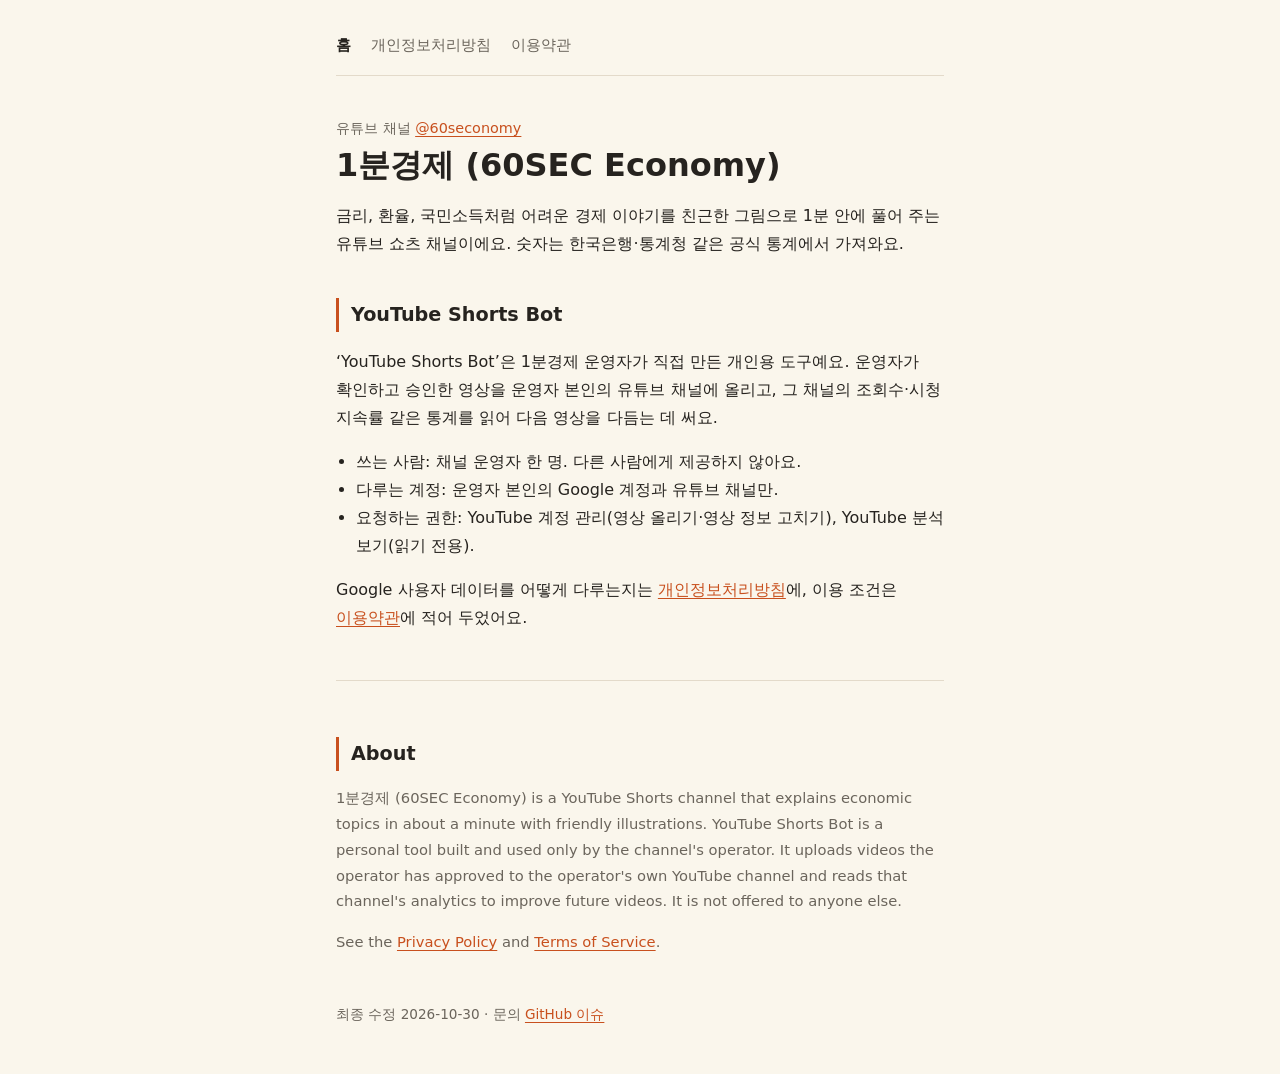
==== index.html @ 0d74b9bf "docs: 1분경제 YouTube Shorts Bot 안내·개인정보처리방침·이용약관 Google 인증 플랫폼에서 OAuth 앱을 프로덕션으로 게시하려면 브랜딩에 홈페이지·개인정보처" ====
<!doctype html>
<html lang="ko">
<head>
<meta charset="utf-8">
<meta name="viewport" content="width=device-width, initial-scale=1">
<title>1분경제 · YouTube Shorts Bot</title>
<meta name="description" content="어려운 경제 이야기를 친근한 그림으로 1분 안에 풀어 주는 유튜브 쇼츠 채널 1분경제(60SEC Economy)와 운영자 개인용 업로드 도구 YouTube Shorts Bot 안내.">
<link rel="stylesheet" href="style.css">
</head>
<body>
<main>
<nav>
  <a href="./" aria-current="page">홈</a>
  <a href="privacy.html">개인정보처리방침</a>
  <a href="terms.html">이용약관</a>
</nav>

<p class="kicker">유튜브 채널 <a href="https://www.youtube.com/@60seconomy">@60seconomy</a></p>
<h1>1분경제 (60SEC Economy)</h1>
<p>금리, 환율, 국민소득처럼 어려운 경제 이야기를 친근한 그림으로 1분 안에 풀어 주는 유튜브 쇼츠 채널이에요. 숫자는 한국은행·통계청 같은 공식 통계에서 가져와요.</p>

<h2>YouTube Shorts Bot</h2>
<p>‘YouTube Shorts Bot’은 1분경제 운영자가 직접 만든 개인용 도구예요. 운영자가 확인하고 승인한 영상을 운영자 본인의 유튜브 채널에 올리고, 그 채널의 조회수·시청 지속률 같은 통계를 읽어 다음 영상을 다듬는 데 써요.</p>
<ul>
  <li>쓰는 사람: 채널 운영자 한 명. 다른 사람에게 제공하지 않아요.</li>
  <li>다루는 계정: 운영자 본인의 Google 계정과 유튜브 채널만.</li>
  <li>요청하는 권한: YouTube 계정 관리(영상 올리기·영상 정보 고치기), YouTube 분석 보기(읽기 전용).</li>
</ul>
<p>Google 사용자 데이터를 어떻게 다루는지는 <a href="privacy.html">개인정보처리방침</a>에, 이용 조건은 <a href="terms.html">이용약관</a>에 적어 두었어요.</p>

<section class="en" lang="en">
  <h2>About</h2>
  <p>1분경제 (60SEC Economy) is a YouTube Shorts channel that explains economic topics in about a minute with friendly illustrations. YouTube Shorts Bot is a personal tool built and used only by the channel's operator. It uploads videos the operator has approved to the operator's own YouTube channel and reads that channel's analytics to improve future videos. It is not offered to anyone else.</p>
  <p>See the <a href="privacy.html">Privacy Policy</a> and <a href="terms.html">Terms of Service</a>.</p>
</section>

<footer>최종 수정 2026-10-30 · 문의 <a href="https://github.com/apoora404/60seconomy/issues">GitHub 이슈</a></footer>
</main>
</body>
</html>
---- style.css ----
:root{--paper:#FAF6EC;--ink:#26231F;--muted:#6B655C;--accent:#C8501E;--rule:#E3DACA}
@media (prefers-color-scheme:dark){:root{--paper:#1D1B18;--ink:#EDE7DA;--muted:#A69F92;--accent:#F08A5D;--rule:#3A3630}}
*{box-sizing:border-box}
html{-webkit-text-size-adjust:100%}
body{margin:0;background:var(--paper);color:var(--ink);font-family:Pretendard,"Apple SD Gothic Neo","Malgun Gothic","Noto Sans KR",system-ui,sans-serif;line-height:1.75;word-break:keep-all}
main{max-width:40rem;margin:0 auto;padding:2rem 1rem 3rem}
nav{display:flex;flex-wrap:wrap;gap:.25rem 1.25rem;padding-bottom:1rem;border-bottom:1px solid var(--rule);font-size:.95rem}
nav a{color:var(--muted);text-decoration:none}
nav a[aria-current]{color:var(--ink);font-weight:700}
a{color:var(--accent);text-underline-offset:.2em}
.kicker{margin:2.5rem 0 0;color:var(--muted);font-size:.9rem}
h1{margin:.25rem 0 1rem;font-size:2rem;line-height:1.3;text-wrap:balance}
h2{margin:2.5rem 0 .5rem;font-size:1.2rem;padding-left:.75rem;border-left:3px solid var(--accent)}
p,li{text-wrap:pretty}
ul{padding-left:1.25rem}
.en{margin-top:3rem;padding-top:1rem;border-top:1px solid var(--rule);color:var(--muted);font-size:.92rem;word-break:normal}
.en h2{color:var(--ink)}
footer{margin-top:3rem;color:var(--muted);font-size:.85rem}
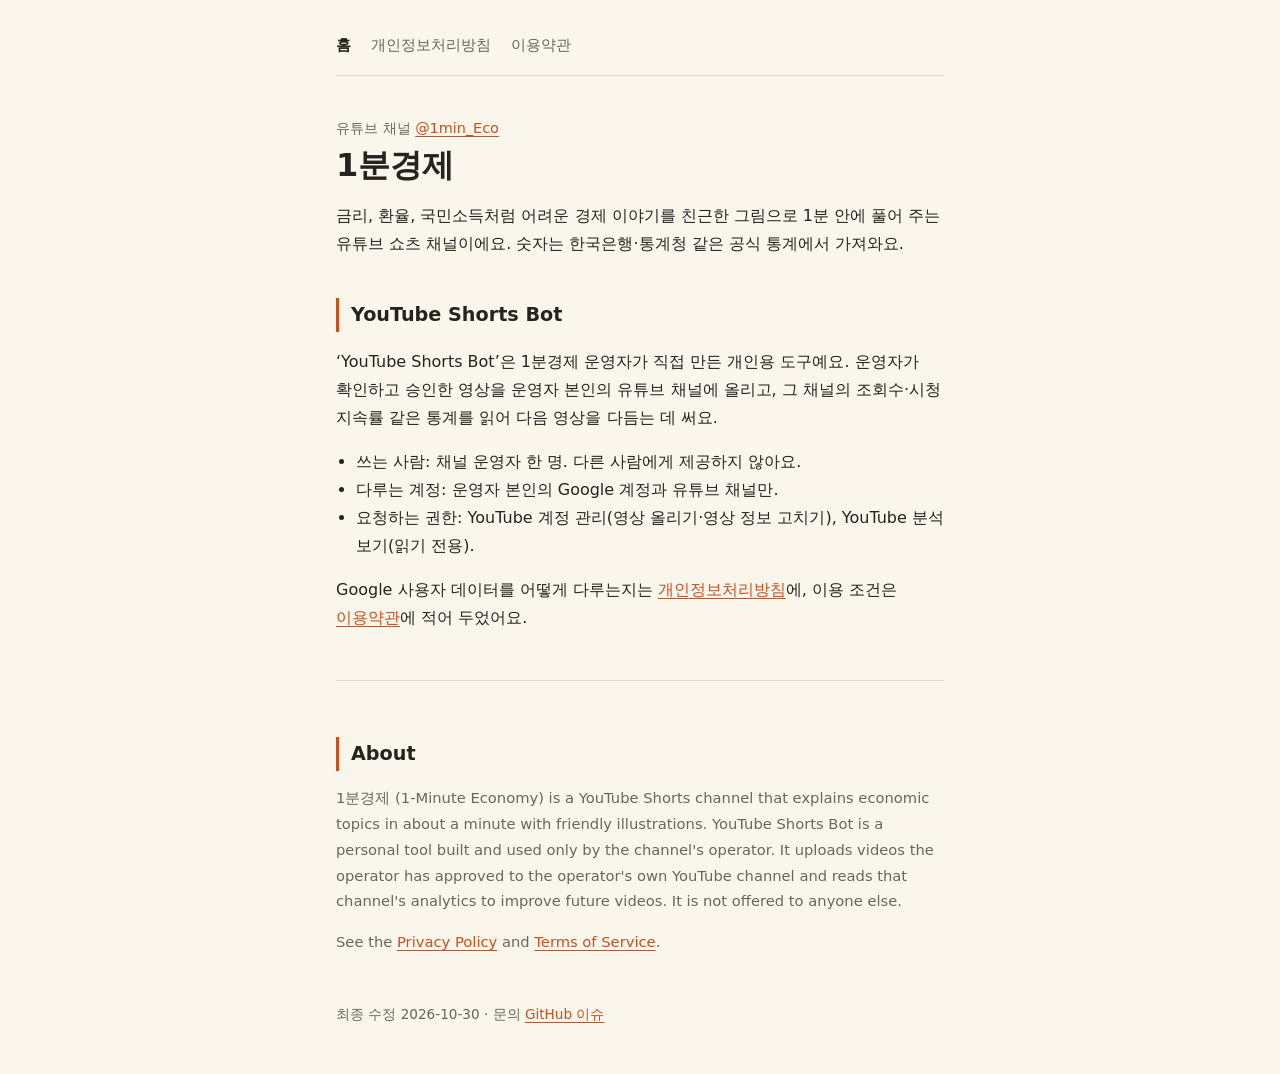
==== commit 75687420: "docs: 채널 핸들 @1min_Eco·이름 1분경제로 (10-27 운영자 변경 반영) Co-Authored-By: Claude Opus 5.5 <noreply@anthropic." ====
--- a/index.html
+++ b/index.html
@@ -4,7 +4,7 @@
 <meta charset="utf-8">
 <meta name="viewport" content="width=device-width, initial-scale=1">
 <title>1분경제 · YouTube Shorts Bot</title>
-<meta name="description" content="어려운 경제 이야기를 친근한 그림으로 1분 안에 풀어 주는 유튜브 쇼츠 채널 1분경제(60SEC Economy)와 운영자 개인용 업로드 도구 YouTube Shorts Bot 안내.">
+<meta name="description" content="어려운 경제 이야기를 친근한 그림으로 1분 안에 풀어 주는 유튜브 쇼츠 채널 1분경제와 운영자 개인용 업로드 도구 YouTube Shorts Bot 안내.">
 <link rel="stylesheet" href="style.css">
 </head>
 <body>
@@ -15,8 +15,8 @@
   <a href="terms.html">이용약관</a>
 </nav>
 
-<p class="kicker">유튜브 채널 <a href="https://www.youtube.com/@60seconomy">@60seconomy</a></p>
-<h1>1분경제 (60SEC Economy)</h1>
+<p class="kicker">유튜브 채널 <a href="https://www.youtube.com/@1min_Eco">@1min_Eco</a></p>
+<h1>1분경제</h1>
 <p>금리, 환율, 국민소득처럼 어려운 경제 이야기를 친근한 그림으로 1분 안에 풀어 주는 유튜브 쇼츠 채널이에요. 숫자는 한국은행·통계청 같은 공식 통계에서 가져와요.</p>
 
 <h2>YouTube Shorts Bot</h2>
@@ -30,7 +30,7 @@
 
 <section class="en" lang="en">
   <h2>About</h2>
-  <p>1분경제 (60SEC Economy) is a YouTube Shorts channel that explains economic topics in about a minute with friendly illustrations. YouTube Shorts Bot is a personal tool built and used only by the channel's operator. It uploads videos the operator has approved to the operator's own YouTube channel and reads that channel's analytics to improve future videos. It is not offered to anyone else.</p>
+  <p>1분경제 (1-Minute Economy) is a YouTube Shorts channel that explains economic topics in about a minute with friendly illustrations. YouTube Shorts Bot is a personal tool built and used only by the channel's operator. It uploads videos the operator has approved to the operator's own YouTube channel and reads that channel's analytics to improve future videos. It is not offered to anyone else.</p>
   <p>See the <a href="privacy.html">Privacy Policy</a> and <a href="terms.html">Terms of Service</a>.</p>
 </section>
 
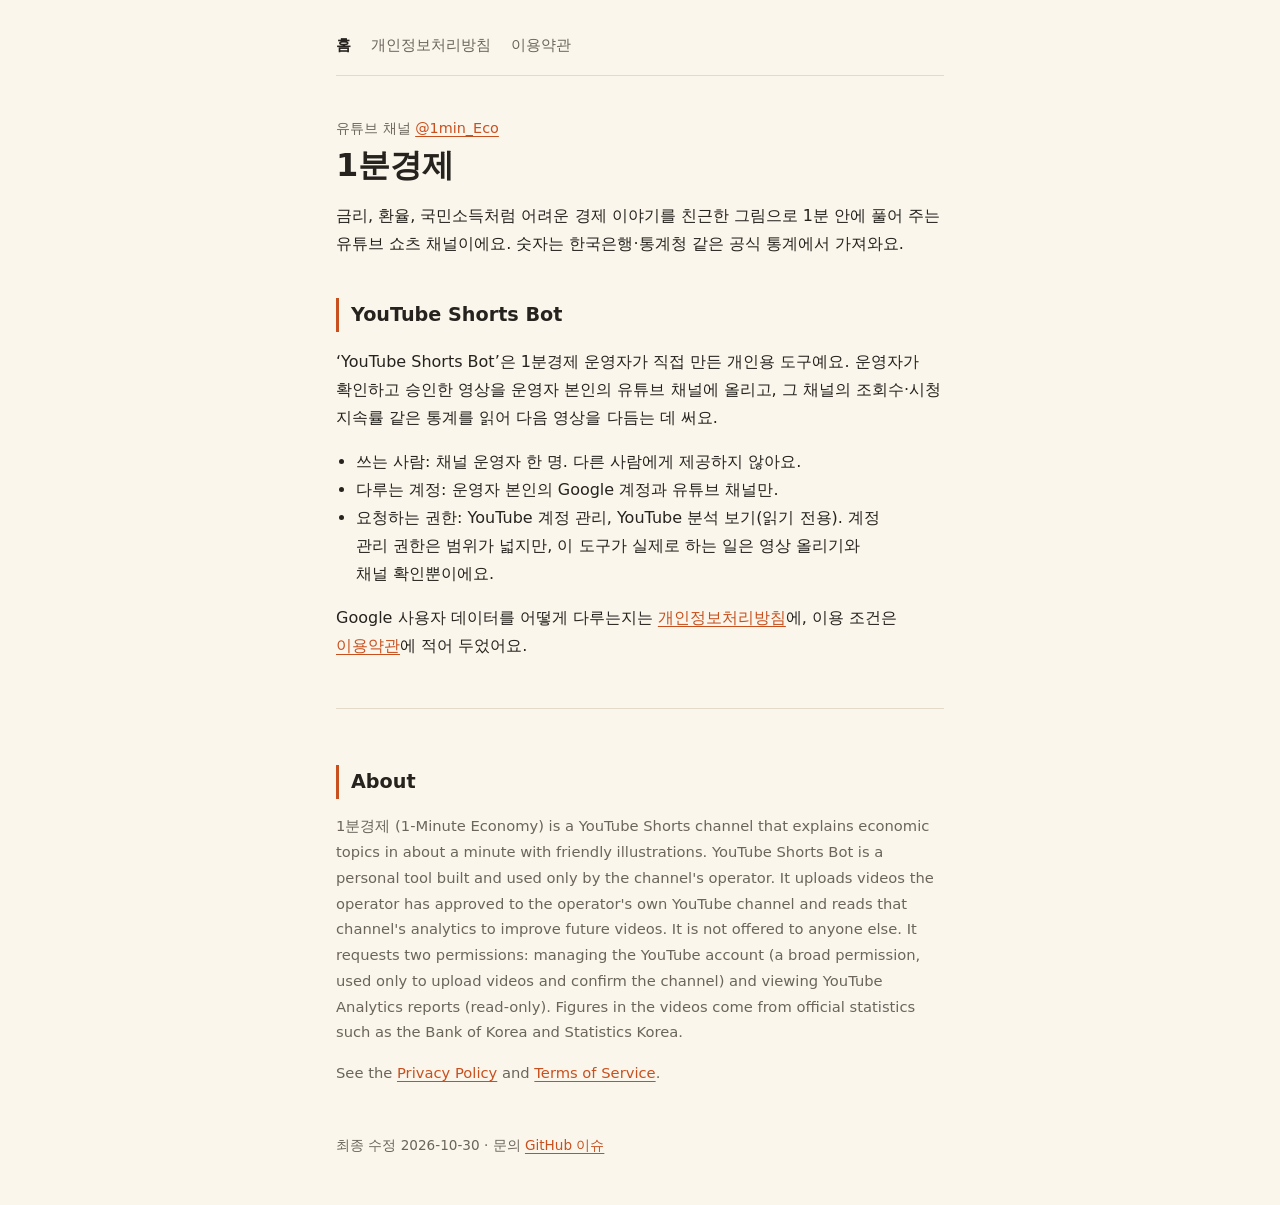
==== commit 31d69c08: "docs: Fable 검수 #93 반영 — 영상 수정 안 함·통계 파일 안 남김·AI 도우미에 집계 수치·토큰 삭제와 권한 해제 구분 Co-Authored-By: Claude Op" ====
--- a/index.html
+++ b/index.html
@@ -24,13 +24,13 @@
 <ul>
   <li>쓰는 사람: 채널 운영자 한 명. 다른 사람에게 제공하지 않아요.</li>
   <li>다루는 계정: 운영자 본인의 Google 계정과 유튜브 채널만.</li>
-  <li>요청하는 권한: YouTube 계정 관리(영상 올리기·영상 정보 고치기), YouTube 분석 보기(읽기 전용).</li>
+  <li>요청하는 권한: YouTube 계정 관리, YouTube 분석 보기(읽기 전용). 계정 관리 권한은 범위가 넓지만, 이 도구가 실제로 하는 일은 영상 올리기와 채널 확인뿐이에요.</li>
 </ul>
 <p>Google 사용자 데이터를 어떻게 다루는지는 <a href="privacy.html">개인정보처리방침</a>에, 이용 조건은 <a href="terms.html">이용약관</a>에 적어 두었어요.</p>
 
 <section class="en" lang="en">
   <h2>About</h2>
-  <p>1분경제 (1-Minute Economy) is a YouTube Shorts channel that explains economic topics in about a minute with friendly illustrations. YouTube Shorts Bot is a personal tool built and used only by the channel's operator. It uploads videos the operator has approved to the operator's own YouTube channel and reads that channel's analytics to improve future videos. It is not offered to anyone else.</p>
+  <p>1분경제 (1-Minute Economy) is a YouTube Shorts channel that explains economic topics in about a minute with friendly illustrations. YouTube Shorts Bot is a personal tool built and used only by the channel's operator. It uploads videos the operator has approved to the operator's own YouTube channel and reads that channel's analytics to improve future videos. It is not offered to anyone else. It requests two permissions: managing the YouTube account (a broad permission, used only to upload videos and confirm the channel) and viewing YouTube Analytics reports (read-only). Figures in the videos come from official statistics such as the Bank of Korea and Statistics Korea.</p>
   <p>See the <a href="privacy.html">Privacy Policy</a> and <a href="terms.html">Terms of Service</a>.</p>
 </section>
 
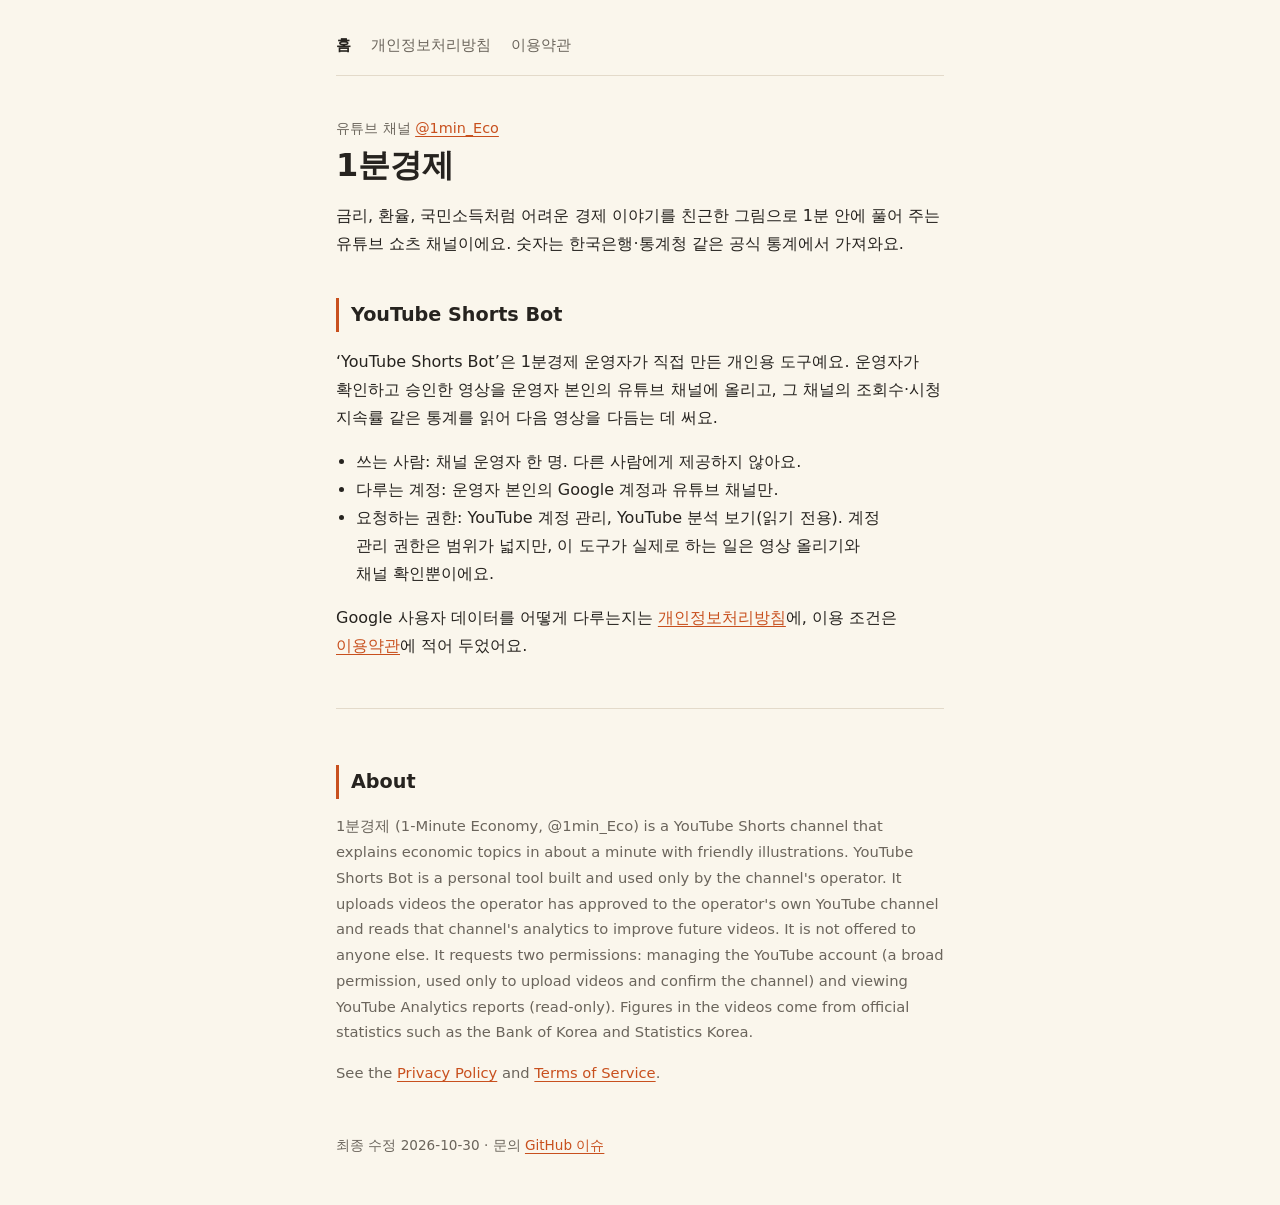
==== commit 63831743: "docs: Fable 검수 #95 반영 — 영어 공유 절 예외 연결·주어 '이 도구는'·도구 점검 목적·영어 채널 표기 통일 Co-Authored-By: Claude Opus 5." ====
--- a/index.html
+++ b/index.html
@@ -30,7 +30,7 @@
 
 <section class="en" lang="en">
   <h2>About</h2>
-  <p>1분경제 (1-Minute Economy) is a YouTube Shorts channel that explains economic topics in about a minute with friendly illustrations. YouTube Shorts Bot is a personal tool built and used only by the channel's operator. It uploads videos the operator has approved to the operator's own YouTube channel and reads that channel's analytics to improve future videos. It is not offered to anyone else. It requests two permissions: managing the YouTube account (a broad permission, used only to upload videos and confirm the channel) and viewing YouTube Analytics reports (read-only). Figures in the videos come from official statistics such as the Bank of Korea and Statistics Korea.</p>
+  <p>1분경제 (1-Minute Economy, @1min_Eco) is a YouTube Shorts channel that explains economic topics in about a minute with friendly illustrations. YouTube Shorts Bot is a personal tool built and used only by the channel's operator. It uploads videos the operator has approved to the operator's own YouTube channel and reads that channel's analytics to improve future videos. It is not offered to anyone else. It requests two permissions: managing the YouTube account (a broad permission, used only to upload videos and confirm the channel) and viewing YouTube Analytics reports (read-only). Figures in the videos come from official statistics such as the Bank of Korea and Statistics Korea.</p>
   <p>See the <a href="privacy.html">Privacy Policy</a> and <a href="terms.html">Terms of Service</a>.</p>
 </section>
 
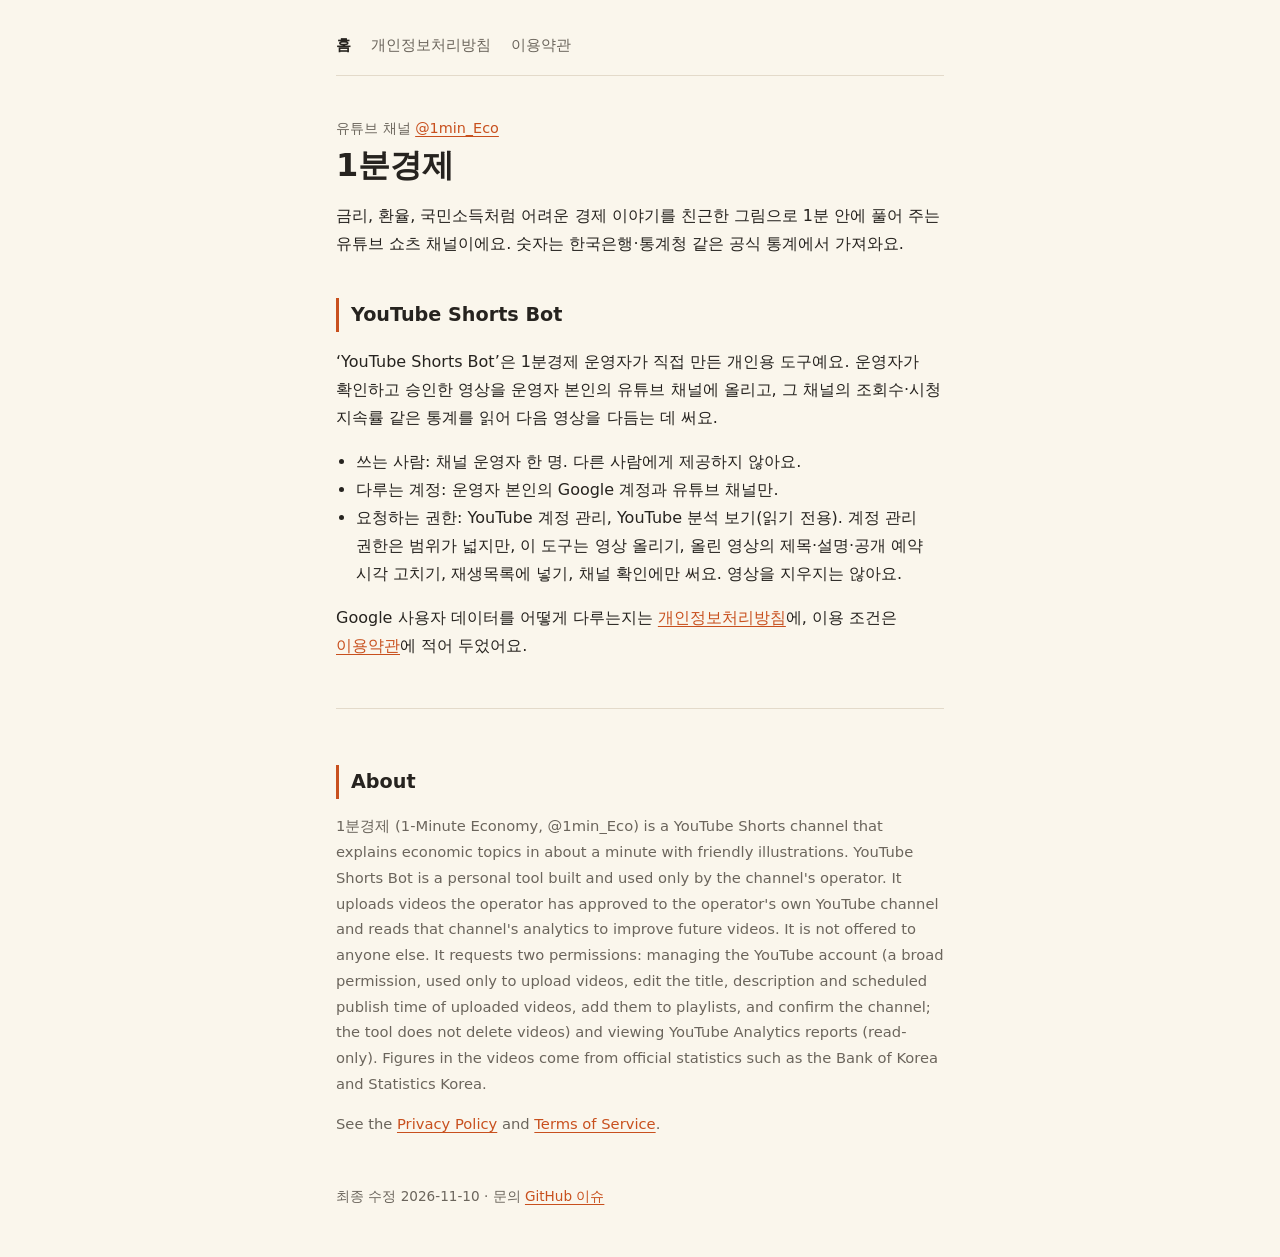
==== commit 4f75e2a6: "docs: 권한 범위 갱신 — 올린 영상의 제목·설명·공개 예약 시각 고치기·재생목록 넣기 추가, 지우기는 안 함 (운영자 11-10 승인) Co-Authored-By: Claud" ====
--- a/index.html
+++ b/index.html
@@ -24,17 +24,17 @@
 <ul>
   <li>쓰는 사람: 채널 운영자 한 명. 다른 사람에게 제공하지 않아요.</li>
   <li>다루는 계정: 운영자 본인의 Google 계정과 유튜브 채널만.</li>
-  <li>요청하는 권한: YouTube 계정 관리, YouTube 분석 보기(읽기 전용). 계정 관리 권한은 범위가 넓지만, 이 도구가 실제로 하는 일은 영상 올리기와 채널 확인뿐이에요.</li>
+  <li>요청하는 권한: YouTube 계정 관리, YouTube 분석 보기(읽기 전용). 계정 관리 권한은 범위가 넓지만, 이 도구는 영상 올리기, 올린 영상의 제목·설명·공개 예약 시각 고치기, 재생목록에 넣기, 채널 확인에만 써요. 영상을 지우지는 않아요.</li>
 </ul>
 <p>Google 사용자 데이터를 어떻게 다루는지는 <a href="privacy.html">개인정보처리방침</a>에, 이용 조건은 <a href="terms.html">이용약관</a>에 적어 두었어요.</p>
 
 <section class="en" lang="en">
   <h2>About</h2>
-  <p>1분경제 (1-Minute Economy, @1min_Eco) is a YouTube Shorts channel that explains economic topics in about a minute with friendly illustrations. YouTube Shorts Bot is a personal tool built and used only by the channel's operator. It uploads videos the operator has approved to the operator's own YouTube channel and reads that channel's analytics to improve future videos. It is not offered to anyone else. It requests two permissions: managing the YouTube account (a broad permission, used only to upload videos and confirm the channel) and viewing YouTube Analytics reports (read-only). Figures in the videos come from official statistics such as the Bank of Korea and Statistics Korea.</p>
+  <p>1분경제 (1-Minute Economy, @1min_Eco) is a YouTube Shorts channel that explains economic topics in about a minute with friendly illustrations. YouTube Shorts Bot is a personal tool built and used only by the channel's operator. It uploads videos the operator has approved to the operator's own YouTube channel and reads that channel's analytics to improve future videos. It is not offered to anyone else. It requests two permissions: managing the YouTube account (a broad permission, used only to upload videos, edit the title, description and scheduled publish time of uploaded videos, add them to playlists, and confirm the channel; the tool does not delete videos) and viewing YouTube Analytics reports (read-only). Figures in the videos come from official statistics such as the Bank of Korea and Statistics Korea.</p>
   <p>See the <a href="privacy.html">Privacy Policy</a> and <a href="terms.html">Terms of Service</a>.</p>
 </section>
 
-<footer>최종 수정 2026-10-30 · 문의 <a href="https://github.com/apoora404/60seconomy/issues">GitHub 이슈</a></footer>
+<footer>최종 수정 2026-11-10 · 문의 <a href="https://github.com/apoora404/60seconomy/issues">GitHub 이슈</a></footer>
 </main>
 </body>
 </html>
